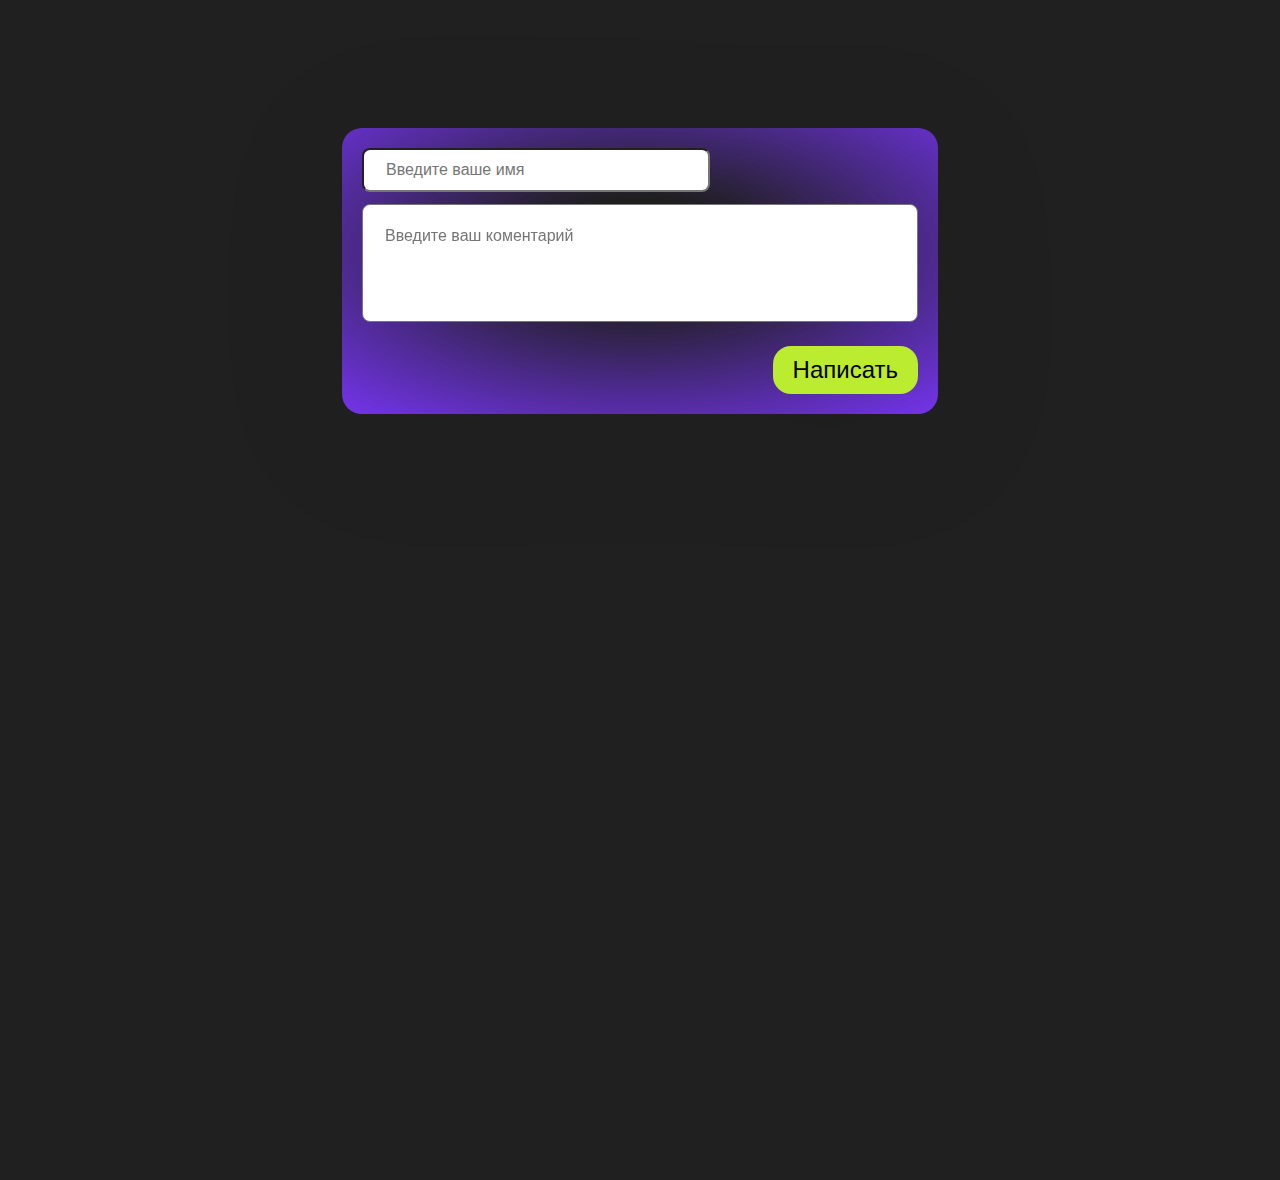
==== HM- 9/index.html @ 49df7b66 "done" ====
<!DOCTYPE html>
<html>

<head>
  <title>Проект "Комменты"</title>
  <meta charset="utf-8" />
  <link rel="stylesheet" href="styles.css" />
</head>

<body>
  <div class="container">
    <ul class="comments" id="list-comments">
    </ul>
    <div class="add-form">
      <input type="text" id="text-name" value="" class="add-form-name" placeholder="Введите ваше имя" />
      <textarea type="textarea" id="text-comment" value="" class="add-form-text" placeholder="Введите ваш коментарий"
        rows="4"></textarea>
      <div class="add-form-row">
        <button class="add-form-button" id="add-button">Написать</button>
      </div>
    </div>
  </div>
</body>

<style>
  .error {
    border-color: red;
    border-width: 8px;
  }
</style>

<script>
  "use strict";
  const buttonElement = document.getElementById('add-button');
  const listElement = document.getElementById('list-comments');
  const nameInputElement = document.getElementById('text-name');
  const commentInputElement = document.getElementById('text-comment');
  const date = new Date();

  function getCurrentDate() {
    const now = new Date();
    const day = now.getDate().toString().padStart(2, '0');
    const month = (now.getMonth() + 1).toString().padStart(2, '0');
    const year = now.getFullYear().toString();
    const hours = now.getHours().toString().padStart(2, '0');
    const minutes = now.getMinutes().toString().padStart(2, '0');
    return `${day}.${month}.${year} ${hours}:${minutes}`;
  };


  // const fetchPromise = fetch("https://webdev-hw-api.vercel.app/api/v1/tatyana-pro/comments",
    // {
      // method: "GET",
    // });

  // fetchPromise.then((response) => {
    // const jsonPromise = response.json();
    // jsonPromise.then((responseData) => {
      console.log(responseData);

      // let comments = responseData.comments;
      // renderComments();
    // });
  // });



  const comments = [
    {
      name: "Глеб Фокин",
      likes: '3',
      comment: "Это будет первый комментарий на этой странице",
      date: "12.02.22 12:18",
      isLiked: false
    },
    {
      name: "Варвара Н.",
      likes: '75',
      comment: "Мне нравится как оформлена эта страница! ❤",
      date: "13.02.22 19:22",
      isLiked: false
    }
  ];



  const initEventButton = () => {
    const likeButtonsElements = document.querySelectorAll(".like-button");
    const likeCounter = document.querySelectorAll(".likes-counter");
    for (let index = 0; index < likeButtonsElements.length; index++) {
      likeButtonsElements[index].addEventListener('click', (event) => {
        event.stopPropagation();
        console.log(comments[index]);
        if (comments[index].isLiked === false) {
          comments[index].isLiked = true;
          comments[index].likes++;
          likeCounter[index].textContent = comments[index].likes;
        } else if (comments[index].isLiked === true) {
          comments[index].isLiked = false;
          comments[index].likes--;
          likeCounter[index].textContent = comments[index].likes;
        }
        renderComments();
      })
    }
  }
  initEventButton();



  const renderComments = () => {
    const commentHtml = comments.map((comment, index) => (
      `<li class="comment">
      <div class="comment-header">
         <div>${comment.name}</div>
         <div>${comment.date}</div>
      </div> 
        <div class="comment-body">
        <div class="comment-text">${comment.comment}</div>
        <div class="comment-footer"><div class="likes"> <span class="likes-counter">${comment.likes}</span>
        <button class="like-button ${comment.isLiked ? "-active-like" : ""}" data-index="${index}"></button></div></div>
   </li>`
    )).join('');
    listElement.innerHTML = commentHtml;
    initEventButton();
  };
  renderComments();


  const textComment = document.querySelectorAll(".comment-text");
  const textarea = document.querySelector(".add-form-text");
   textComment.forEach(element => {
   element.addEventListener("click", (event) => {
    let content = event.target.innerHTML
    console.log(content);
    textarea.value=content;
    console.log(textarea);
  });
  });


  buttonElement.addEventListener("click", () => {
    nameInputElement.classList.remove("error");
    commentInputElement.classList.remove("error");
    if (nameInputElement.value === "") {
      nameInputElement.classList.add("error");
      return;
    }

    if (commentInputElement.value === "") {
      commentInputElement.classList.add("error");
      return;
    }

    comments.push({
      name: nameInputElement.value.replaceAll('<', '&lt').replaceAll('>', '&gt'),
      likes: "0",
      comment: commentInputElement.value,
      date: getCurrentDate(),
      isLiked: false
    });


    // const fetchPromise = fetch("https://webdev-hw-api.vercel.app/api/v1/tatyana-pro/comments",
      // {
        // method: "POST",
      // });
    // fetchPromise.then((response) => {
      // const jsonPromise = response.json();
      // jsonPromise.then((responseData) => {
        // console.log(responseData);
        // let comments = responseData.comments;
        // renderComments();
      // });
    // });

    renderComments();
    initEventButton();



    commentInputElement.value = '';
    nameInputElement.value = '';
  });

</script>

</html>
---- HM- 9/styles.css ----
body {
  margin: 0;
}

.container {
  font-family: Helvetica;
  color: #ffffff;
  display: flex;
  flex-direction: column;
  align-items: center;
  padding-top: 80px;
  padding-bottom: 200px;
  background: #202020;
  min-height: 100vh;
}

.comments,
.comment {
  margin: 0;
  padding: 0;
  list-style: none;
}

.comment,
.add-form {
  width: 596px;
  box-sizing: border-box;
  background: radial-gradient(75.42% 75.42% at 50% 42.37%, rgba(53, 53, 53, 0) 22.92%, #7334ea 100%);
  filter: drop-shadow(0px 20px 67px rgba(0, 0, 0, 0.08));
  border-radius: 20px;
}

.comments {
  display: flex;
  flex-direction: column;
  gap: 24px;
}

.comment {
  padding: 48px;
}

.comment-header {
  font-size: 16px;
  display: flex;
  justify-content: space-between;
}

.comment-footer {
  display: flex;
  justify-content: flex-end;
}

.comment-body {
  margin-top: 32px;
  margin-bottom: 32px;
}

.comment-text {
  font-size: 32px;
}

.likes {
  display: flex;
  align-items: center;
}

.like-button {
  all: unset;
  cursor: pointer;
}

.likes-counter {
  font-size: 26px;
  margin-right: 8px;
}

.like-button {
  margin-left: 10px;
  background-image: url("data:image/svg+xml,%3Csvg width='22' height='20' viewBox='0 0 22 20' fill='none' xmlns='http://www.w3.org/2000/svg' %3E%3Cpath d='M11.11 16.9482L11 17.0572L10.879 16.9482C5.654 12.2507 2.2 9.14441 2.2 5.99455C2.2 3.81471 3.85 2.17984 6.05 2.17984C7.744 2.17984 9.394 3.26975 9.977 4.75204H12.023C12.606 3.26975 14.256 2.17984 15.95 2.17984C18.15 2.17984 19.8 3.81471 19.8 5.99455C19.8 9.14441 16.346 12.2507 11.11 16.9482ZM15.95 0C14.036 0 12.199 0.882834 11 2.26703C9.801 0.882834 7.964 0 6.05 0C2.662 0 0 2.6267 0 5.99455C0 10.1035 3.74 13.4714 9.405 18.5613L11 20L12.595 18.5613C18.26 13.4714 22 10.1035 22 5.99455C22 2.6267 19.338 0 15.95 0Z' fill='%23BCEC30' /%3E%3C/svg%3E");
  background-repeat: no-repeat;
  width: 22px;
  height: 22px;
}

.-active-like {
  background-image: url("data:image/svg+xml,%3Csvg width='22' height='20' viewBox='0 0 22 20' fill='none' xmlns='http://www.w3.org/2000/svg'%3E%3Cpath d='M15.95 0C14.036 0 12.199 0.882834 11 2.26703C9.801 0.882834 7.964 0 6.05 0C2.662 0 0 2.6267 0 5.99455C0 10.1035 3.74 13.4714 9.405 18.5613L11 20L12.595 18.5613C18.26 13.4714 22 10.1035 22 5.99455C22 2.6267 19.338 0 15.95 0Z' fill='%23BCEC30'/%3E%3C/svg%3E");
}

.add-form {
  padding: 20px;
  margin-top: 48px;
  display: flex;
  flex-direction: column;
}

.add-form-name,
.add-form-text {
  font-size: 16px;
  font-family: Helvetica;
  border-radius: 8px;
}

.add-form-name {
  width: 300px;
  padding: 11px 22px;
}

.add-form-text {
  margin-top: 12px;
  padding: 22px;
  resize: none;
}

.add-form-row {
  display: flex;
  justify-content: flex-end;
}

.add-form-button {
  margin-top: 24px;
  font-size: 24px;
  padding: 10px 20px;
  background-color: #bcec30;
  border: none;
  border-radius: 18px;
  cursor: pointer;
}

.add-form-button:hover {
  opacity: 0.9;
}/*# sourceMappingURL=styles.css.map */
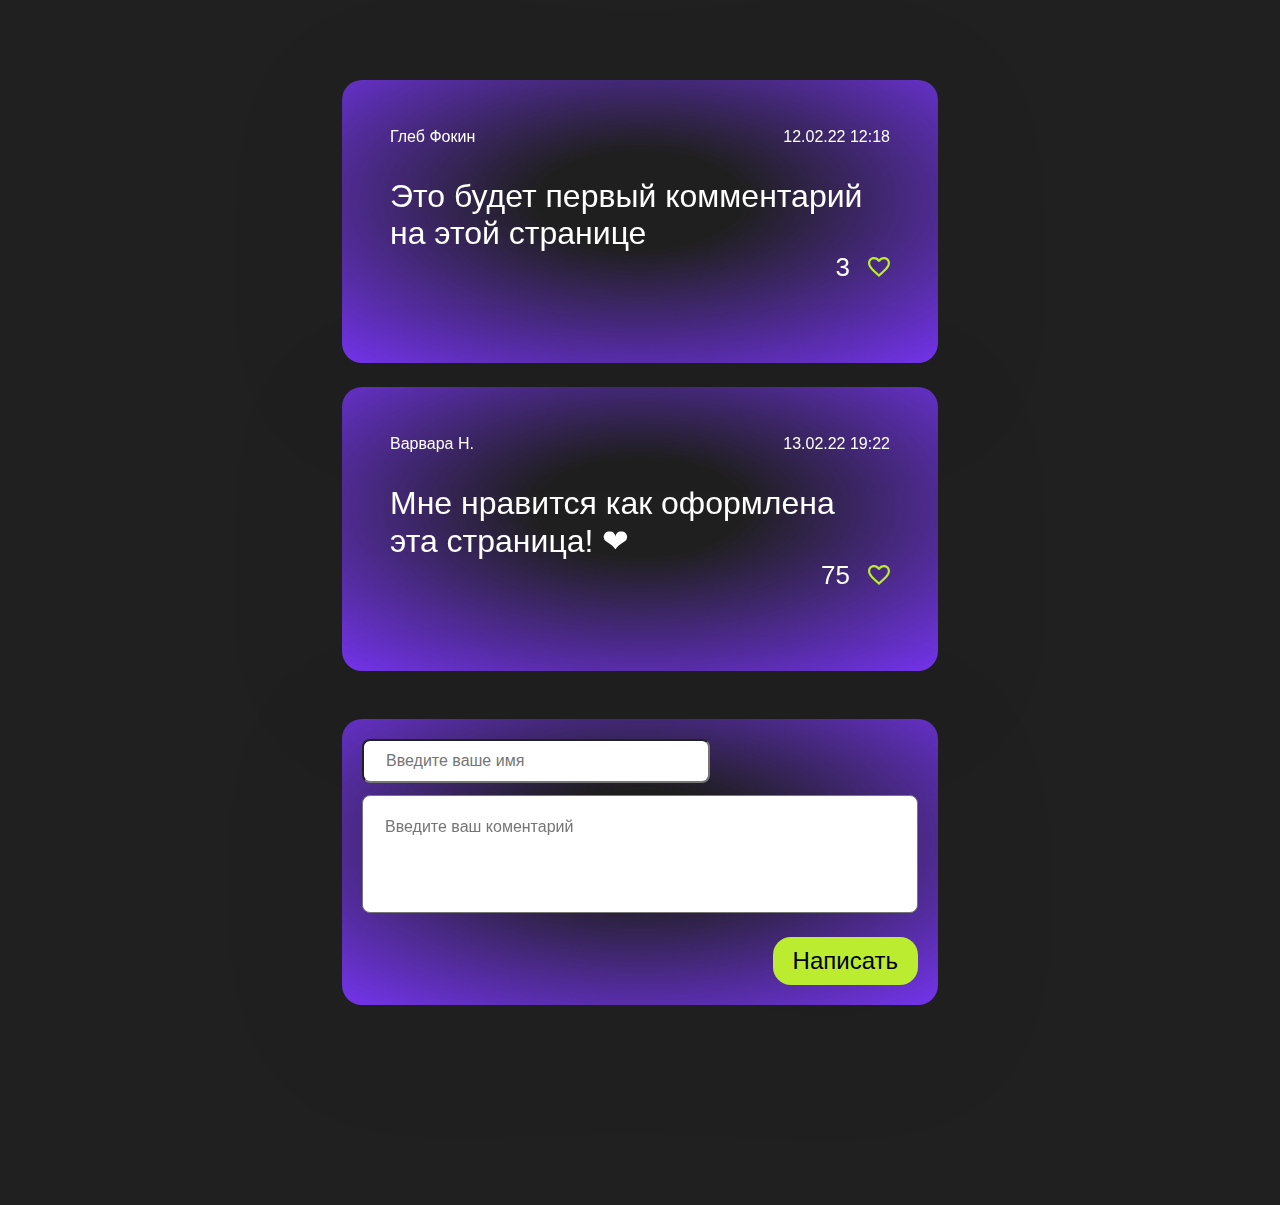
==== commit e6c143b7: "с" ====
--- a/HM- 9/index.html
+++ b/HM- 9/index.html
@@ -45,24 +45,21 @@
     const hours = now.getHours().toString().padStart(2, '0');
     const minutes = now.getMinutes().toString().padStart(2, '0');
     return `${day}.${month}.${year} ${hours}:${minutes}`;
-  };
+  };  
 
+  
+  const fetchPromise = fetch("https://webdev-hw-api.vercel.app/api/v1/tatyana-pro/comments",
+  {
+    method: "GET",
+  });
 
-  // const fetchPromise = fetch("https://webdev-hw-api.vercel.app/api/v1/tatyana-pro/comments",
-    // {
-      // method: "GET",
-    // });
+  fetchPromise.then((response) => {
 
-  // fetchPromise.then((response) => {
-    // const jsonPromise = response.json();
-    // jsonPromise.then((responseData) => {
-      console.log(responseData);
+    const jsonPromise = response.json();
 
-      // let comments = responseData.comments;
-      // renderComments();
-    // });
-  // });
-
+    console.log(jsonPromise);
+  });
+    
 
 
   const comments = [
@@ -91,28 +88,27 @@
       likeButtonsElements[index].addEventListener('click', (event) => {
         event.stopPropagation();
         console.log(comments[index]);
-        if (comments[index].isLiked === false) {
-          comments[index].isLiked = true;
+        if (comments[index].isLiked) {
+          comments[index].likes--
+          likeCounter[index].textContent = comments[index].likes;
+        } else {
           comments[index].likes++;
           likeCounter[index].textContent = comments[index].likes;
-        } else if (comments[index].isLiked === true) {
-          comments[index].isLiked = false;
-          comments[index].likes--;
-          likeCounter[index].textContent = comments[index].likes;
         }
+        comments[index].isLiked = !comments[index].isLiked;
         renderComments();
       })
     }
-  }
+  };
   initEventButton();
 
 
 
   const renderComments = () => {
     const commentHtml = comments.map((comment, index) => (
-      `<li class="comment">
+      `<li class="comment"data-comment=${comment.comment}${comment.comment}>
       <div class="comment-header">
-         <div>${comment.name}</div>
+         <div data-text="${comment.name}">${comment.name}</div>
          <div>${comment.date}</div>
       </div> 
         <div class="comment-body">
@@ -127,16 +123,22 @@
   renderComments();
 
 
-  const textComment = document.querySelectorAll(".comment-text");
-  const textarea = document.querySelector(".add-form-text");
-   textComment.forEach(element => {
-   element.addEventListener("click", (event) => {
-    let content = event.target.innerHTML
-    console.log(content);
-    textarea.value=content;
-    console.log(textarea);
-  });
-  });
+
+
+  const answerComment = () => {
+    const textComment = document.querySelectorAll(".comment");
+    const textarea = document.querySelector(".add-form-text");
+    textComment.forEach(element => {
+      element.addEventListener("click", (event) => {
+        console.log(textComment.dataset.text);
+        // let content = event.target.innerHTML
+        // console.log(content);
+        // textarea.value = content;
+        // console.log(textarea);
+      });
+    });
+  };
+  answerComment ();
 
 
   buttonElement.addEventListener("click", () => {
@@ -161,18 +163,22 @@
     });
 
 
-    // const fetchPromise = fetch("https://webdev-hw-api.vercel.app/api/v1/tatyana-pro/comments",
-      // {
-        // method: "POST",
-      // });
-    // fetchPromise.then((response) => {
-      // const jsonPromise = response.json();
-      // jsonPromise.then((responseData) => {
-        // console.log(responseData);
-        // let comments = responseData.comments;
-        // renderComments();
-      // });
-    // });
+    fetch("https://webdev-hw-api.vercel.app/api/v1/tatyana-pro/comments",
+      {
+        method: "POST",
+        body: JSON.stringify({
+          name: nameInputElement.value.replaceAll('<', '&lt').replaceAll('>', '&gt'),
+          likes: "0",
+          text: commentInputElement.value,
+          date: getCurrentDate(),
+          isLiked: false
+        }),
+      }).then((response) => {
+        response.json().then((responseData) => {
+          let comments = responseData.comments;
+          renderComments();
+        });
+      });
 
     renderComments();
     initEventButton();
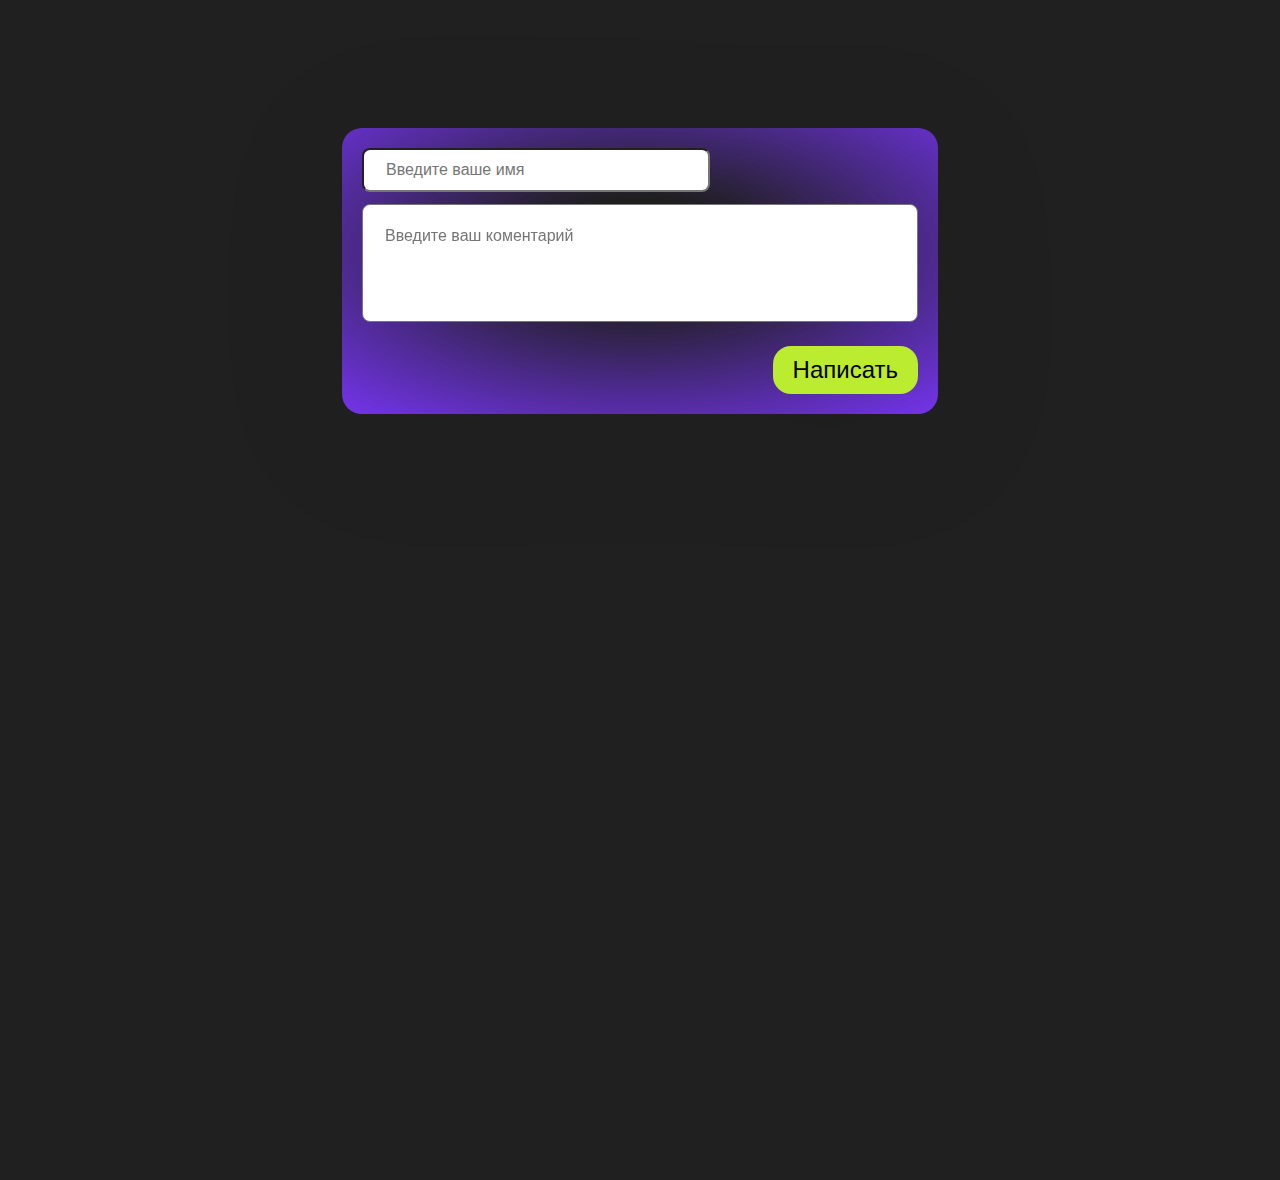
==== commit 8f1e73dc: "mistake" ====
--- a/HM- 9/index.html
+++ b/HM- 9/index.html
@@ -47,37 +47,39 @@
     return `${day}.${month}.${year} ${hours}:${minutes}`;
   };  
 
-  
+  let comments = [];
+
   const fetchPromise = fetch("https://webdev-hw-api.vercel.app/api/v1/tatyana-pro/comments",
   {
     method: "GET",
   });
-
   fetchPromise.then((response) => {
-
     const jsonPromise = response.json();
-
-    console.log(jsonPromise);
+    jsonPromise.then((responseData)=>{
+      comments=responseData;
+      console.log(comments);
+      renderComments ()
+    })
   });
     
 
 
-  const comments = [
-    {
-      name: "Глеб Фокин",
-      likes: '3',
-      comment: "Это будет первый комментарий на этой странице",
-      date: "12.02.22 12:18",
-      isLiked: false
-    },
-    {
-      name: "Варвара Н.",
-      likes: '75',
-      comment: "Мне нравится как оформлена эта страница! ❤",
-      date: "13.02.22 19:22",
-      isLiked: false
-    }
-  ];
+  // const comments = [
+    // {
+      // name: "Глеб Фокин",
+      // likes: '3',
+      // comment: "Это будет первый комментарий на этой странице",
+      // date: "12.02.22 12:18",
+      // isLiked: false
+    // },
+    // {
+      // name: "Варвара Н.",
+      // likes: '75',
+      // comment: "Мне нравится как оформлена эта страница! ❤",
+      // date: "13.02.22 19:22",
+      // isLiked: false
+    // }
+  // ];
 
 
 
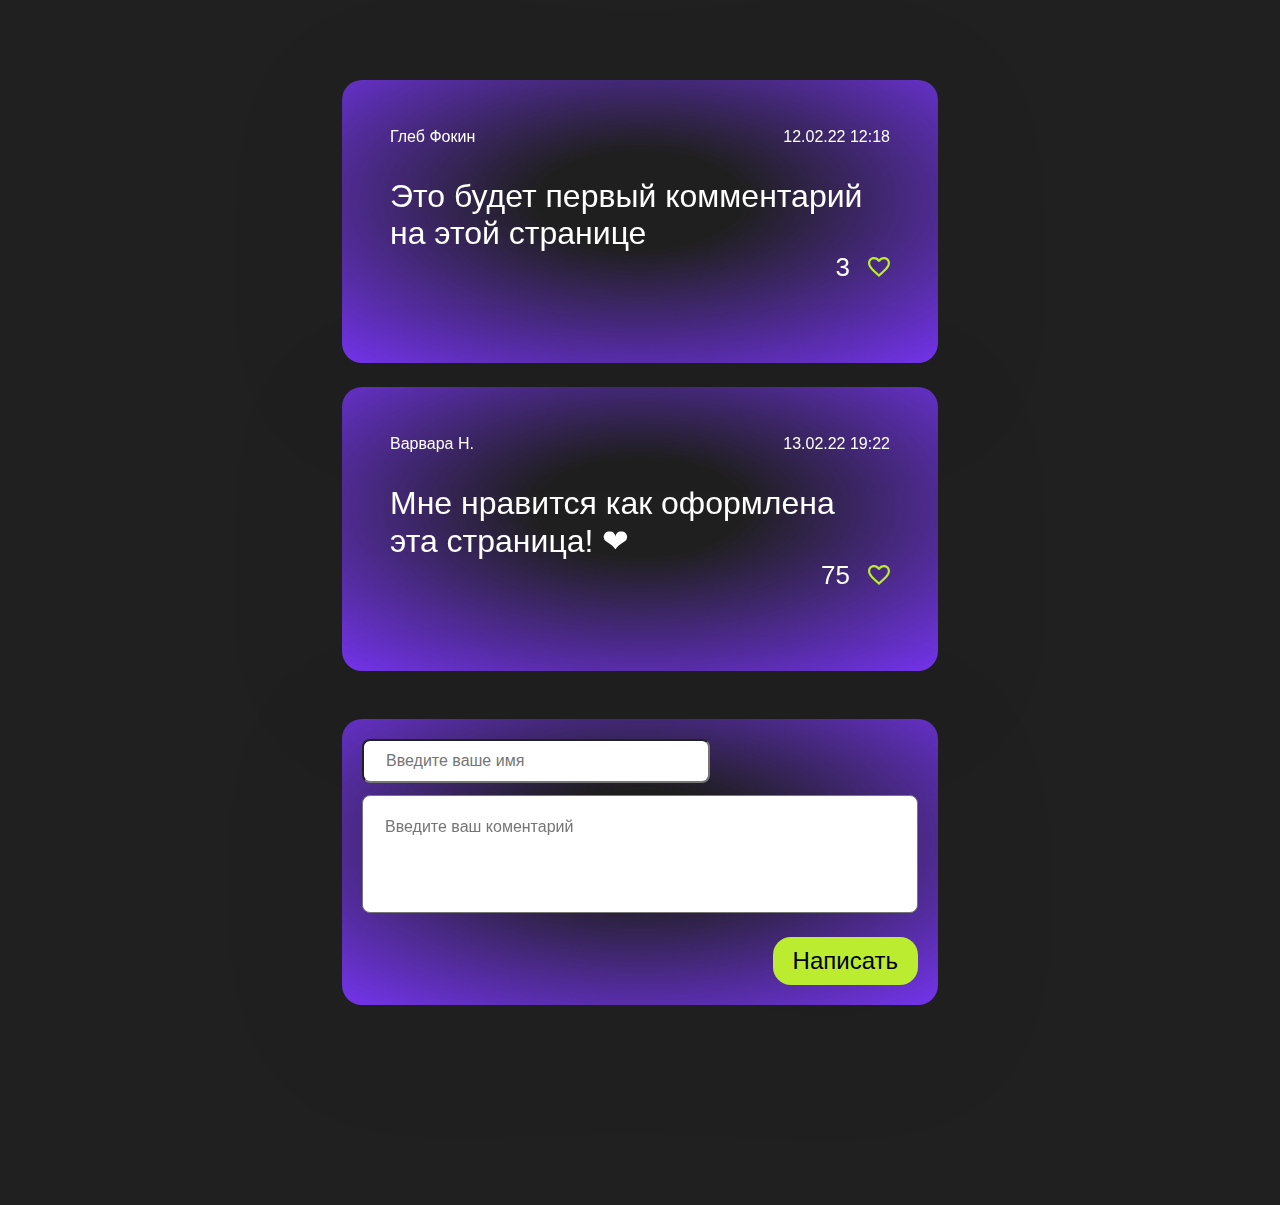
==== commit e5ab6657: "done" ====
--- a/HM- 9/index.html
+++ b/HM- 9/index.html
@@ -45,41 +45,43 @@
     const hours = now.getHours().toString().padStart(2, '0');
     const minutes = now.getMinutes().toString().padStart(2, '0');
     return `${day}.${month}.${year} ${hours}:${minutes}`;
-  };  
-
-  let comments = [];
-
-  const fetchPromise = fetch("https://webdev-hw-api.vercel.app/api/v1/tatyana-pro/comments",
-  {
-    method: "GET",
-  });
-  fetchPromise.then((response) => {
-    const jsonPromise = response.json();
-    jsonPromise.then((responseData)=>{
-      comments=responseData;
-      console.log(comments);
-      renderComments ()
-    })
-  });
-    
-
-
-  // const comments = [
-    // {
-      // name: "Глеб Фокин",
-      // likes: '3',
-      // comment: "Это будет первый комментарий на этой странице",
-      // date: "12.02.22 12:18",
-      // isLiked: false
-    // },
-    // {
-      // name: "Варвара Н.",
-      // likes: '75',
-      // comment: "Мне нравится как оформлена эта страница! ❤",
-      // date: "13.02.22 19:22",
-      // isLiked: false
-    // }
-  // ];
+  };
+
+  // let comments = [];
+
+  // const takeComments = () => {
+    // const fetchPromise = fetch("https://webdev-hw-api.vercel.app/api/v1/tatyana-pro/comments",
+      // {
+        // method: "GET",
+      // });
+    // fetchPromise.then((response) => {
+      // const jsonPromise = response.json();
+      // jsonPromise.then((responseData) => {
+        // comments = responseData.comments;
+        // console.log(comments);
+        // renderComments();
+      // });
+    // });
+    // console.log(comments);
+  // };
+
+
+  const comment = [
+    {
+      name: "Глеб Фокин",
+      likes: '3',
+      comment: "Это будет первый комментарий на этой странице",
+      date: "12.02.22 12:18",
+      isLiked: false
+    },
+    {
+      name: "Варвара Н.",
+      likes: '75',
+      comment: "Мне нравится как оформлена эта страница! ❤",
+      date: "13.02.22 19:22",
+      isLiked: false
+    }
+  ];
 
 
 
@@ -89,15 +91,16 @@
     for (let index = 0; index < likeButtonsElements.length; index++) {
       likeButtonsElements[index].addEventListener('click', (event) => {
         event.stopPropagation();
-        console.log(comments[index]);
-        if (comments[index].isLiked) {
-          comments[index].likes--
-          likeCounter[index].textContent = comments[index].likes;
+        
+        console.log(comment[index]);
+        if (comment[index].isLiked) {
+          comment[index].likes--
+          likeCounter[index].textContent = comment[index].likes;
         } else {
-          comments[index].likes++;
-          likeCounter[index].textContent = comments[index].likes;
+          comment[index].likes++;
+          likeCounter[index].textContent = comment[index].likes;
         }
-        comments[index].isLiked = !comments[index].isLiked;
+        comment[index].isLiked = !comment[index].isLiked;
         renderComments();
       })
     }
@@ -107,40 +110,55 @@
 
 
   const renderComments = () => {
-    const commentHtml = comments.map((comment, index) => (
-      `<li class="comment"data-comment=${comment.comment}${comment.comment}>
+    const commentHtml = comment.map((comment, index) => {
+
+      return `<li data-index="${index}" class="comment">
       <div class="comment-header">
-         <div data-text="${comment.name}">${comment.name}</div>
+         <div>${comment.name}</div>
          <div>${comment.date}</div>
       </div> 
         <div class="comment-body">
         <div class="comment-text">${comment.comment}</div>
         <div class="comment-footer"><div class="likes"> <span class="likes-counter">${comment.likes}</span>
         <button class="like-button ${comment.isLiked ? "-active-like" : ""}" data-index="${index}"></button></div></div>
-   </li>`
-    )).join('');
+   </li>`;
+    }).join('');
     listElement.innerHTML = commentHtml;
+
     initEventButton();
+    answerComment();
   };
   renderComments();
 
 
-
-
-  const answerComment = () => {
-    const textComment = document.querySelectorAll(".comment");
-    const textarea = document.querySelector(".add-form-text");
-    textComment.forEach(element => {
-      element.addEventListener("click", (event) => {
-        console.log(textComment.dataset.text);
-        // let content = event.target.innerHTML
-        // console.log(content);
-        // textarea.value = content;
-        // console.log(textarea);
-      });
-    });
-  };
-  answerComment ();
+  function answerComment() {
+    const textComments = document.querySelectorAll(".comment");
+
+    for (let textComment of textComments) {
+      textComment.addEventListener("click", (event) => {
+        event.stopPropagation();
+
+        const index = textComment.dataset.index;
+        const comments = comment[index];
+
+        commentInputElement.value = `${comments.comment}\n ${comments.name}`;
+      })
+    }
+  };
+
+
+
+  // textComment.forEach(element => {
+  // element.addEventListener("click", (event) => {
+  // console.log(textComment.dataset.text);
+  // let content = event.target.innerHTML
+  // console.log(content);
+  // textarea.value = content;
+  // console.log(textarea);
+  // });
+  // });
+  // };
+  // answerComment();
 
 
   buttonElement.addEventListener("click", () => {
@@ -165,22 +183,20 @@
     });
 
 
-    fetch("https://webdev-hw-api.vercel.app/api/v1/tatyana-pro/comments",
-      {
-        method: "POST",
-        body: JSON.stringify({
-          name: nameInputElement.value.replaceAll('<', '&lt').replaceAll('>', '&gt'),
-          likes: "0",
-          text: commentInputElement.value,
-          date: getCurrentDate(),
-          isLiked: false
-        }),
-      }).then((response) => {
-        response.json().then((responseData) => {
-          let comments = responseData.comments;
-          renderComments();
-        });
-      });
+    // const postFetch = fetch("https://webdev-hw-api.vercel.app/api/v1/tatyana-pro/comments",
+      // {
+        // method: "POST",
+        // body: JSON.stringify({
+          // name: nameInputElement.value.replaceAll('<', '&lt').replaceAll('>', '&gt'),
+          // text: commentInputElement.value,
+        // }),
+      // }).then((response) => {
+        // response.json().then((responseData) => {
+          // comments = responseData.comments;
+          // fetchPromise();
+          // renderComments();
+        // });
+      // });
 
     renderComments();
     initEventButton();
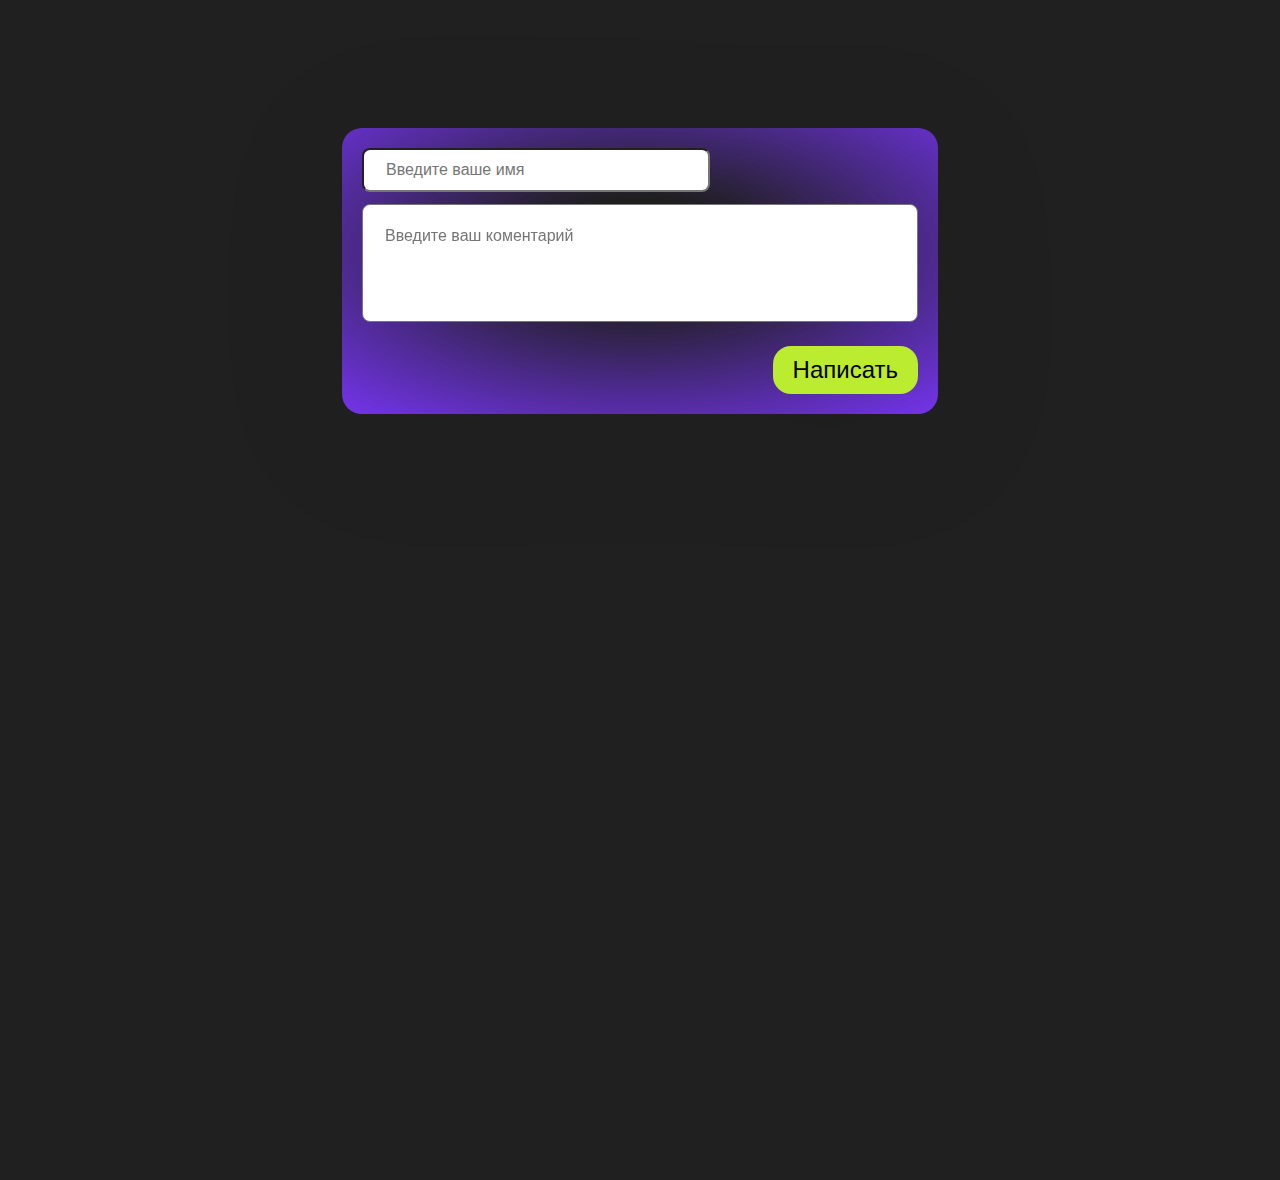
==== commit e55f74c1: "fdv" ====
--- a/HM- 9/index.html
+++ b/HM- 9/index.html
@@ -47,41 +47,50 @@
     return `${day}.${month}.${year} ${hours}:${minutes}`;
   };
 
-  // let comments = [];
-
-  // const takeComments = () => {
-    // const fetchPromise = fetch("https://webdev-hw-api.vercel.app/api/v1/tatyana-pro/comments",
-      // {
-        // method: "GET",
-      // });
-    // fetchPromise.then((response) => {
-      // const jsonPromise = response.json();
-      // jsonPromise.then((responseData) => {
-        // comments = responseData.comments;
-        // console.log(comments);
-        // renderComments();
-      // });
-    // });
-    // console.log(comments);
-  // };
-
-
-  const comment = [
-    {
-      name: "Глеб Фокин",
-      likes: '3',
-      comment: "Это будет первый комментарий на этой странице",
-      date: "12.02.22 12:18",
-      isLiked: false
-    },
-    {
-      name: "Варвара Н.",
-      likes: '75',
-      comment: "Мне нравится как оформлена эта страница! ❤",
-      date: "13.02.22 19:22",
-      isLiked: false
-    }
-  ];
+  let comment = [];
+
+  const takeComments = () => {
+    const fetchPromise = fetch("https://webdev-hw-api.vercel.app/api/v1/tatyana-pro/comments",
+      {
+        method: "GET",
+      });
+    fetchPromise.then((response) => {
+      const jsonPromise = response.json();
+      jsonPromise.then((responseData) => {
+        console.log(responseData.comments);
+        const appComments = responseData.comments.map((comment) => {
+          return {
+            name: comment.author.name,
+            date: getCurrentDate(comment.date),
+            comment: comment.text,
+            likes: comment.likes,
+            isLiked: false,
+          }
+        })
+        comment = appComments;
+        renderComments();
+      });
+    });
+  };
+  takeComments();
+
+
+  // const comment = [
+  // {
+  // name: "Глеб Фокин",
+  // likes: '3',
+  // comment: "Это будет первый комментарий на этой странице",
+  // date: "12.02.22 12:18",
+  // isLiked: false
+  // },
+  // {
+  // name: "Варвара Н.",
+  // likes: '75',
+  // comment: "Мне нравится как оформлена эта страница! ❤",
+  // date: "13.02.22 19:22",
+  // isLiked: false
+  // }
+  // ];
 
 
 
@@ -91,7 +100,7 @@
     for (let index = 0; index < likeButtonsElements.length; index++) {
       likeButtonsElements[index].addEventListener('click', (event) => {
         event.stopPropagation();
-        
+
         console.log(comment[index]);
         if (comment[index].isLiked) {
           comment[index].likes--
@@ -147,20 +156,6 @@
   };
 
 
-
-  // textComment.forEach(element => {
-  // element.addEventListener("click", (event) => {
-  // console.log(textComment.dataset.text);
-  // let content = event.target.innerHTML
-  // console.log(content);
-  // textarea.value = content;
-  // console.log(textarea);
-  // });
-  // });
-  // };
-  // answerComment();
-
-
   buttonElement.addEventListener("click", () => {
     nameInputElement.classList.remove("error");
     commentInputElement.classList.remove("error");
@@ -174,39 +169,46 @@
       return;
     }
 
-    comments.push({
-      name: nameInputElement.value.replaceAll('<', '&lt').replaceAll('>', '&gt'),
-      likes: "0",
-      comment: commentInputElement.value,
-      date: getCurrentDate(),
-      isLiked: false
-    });
-
-
-    // const postFetch = fetch("https://webdev-hw-api.vercel.app/api/v1/tatyana-pro/comments",
-      // {
-        // method: "POST",
-        // body: JSON.stringify({
-          // name: nameInputElement.value.replaceAll('<', '&lt').replaceAll('>', '&gt'),
-          // text: commentInputElement.value,
-        // }),
-      // }).then((response) => {
-        // response.json().then((responseData) => {
-          // comments = responseData.comments;
-          // fetchPromise();
-          // renderComments();
-        // });
-      // });
-
+    // comments.push({
+    // name: nameInputElement.value.replaceAll('<', '&lt').replaceAll('>', '&gt'),
+    // likes: "0",
+    // comment: commentInputElement.value,
+    // date: getCurrentDate(),
+    // isLiked: false
+    // });
+
+ 
+    // addComment();
     renderComments();
     initEventButton();
 
-
-
     commentInputElement.value = '';
     nameInputElement.value = '';
+    
+    addComment();
   });
 
+  const addComment = () => {
+   const postFetch = fetch("https://webdev-hw-api.vercel.app/api/v1/tatyana-pro/comments",
+     {
+       method: "POST",
+       body: JSON.stringify({
+         name: nameInputElement.value.replaceAll('<', '&lt').replaceAll('>', '&gt'),
+         text: commentInputElement.value,
+       }),
+     });
+     
+     postFetch.then((response) => {
+       const jsonPromise = response.json();
+       jsonPromise.then((responseData) => {
+         comment = responseData.comments;
+         fetchPromise();
+         renderComments();
+       });
+     });
+     renderComments();
+  };
+
 </script>
 
 </html>